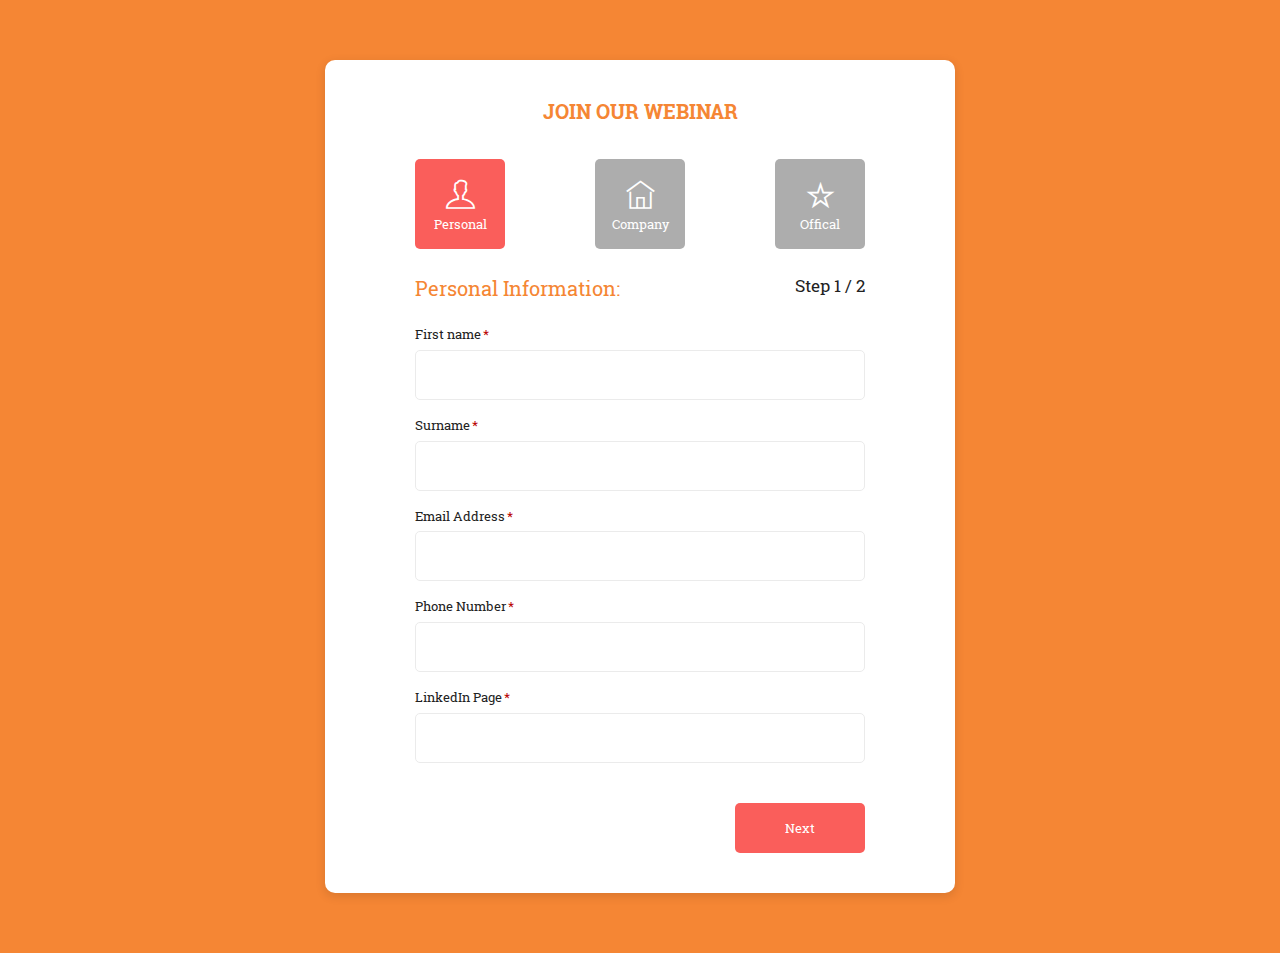
==== index.html @ 837955e0 "Merge pull request #1 from Drebakare/master" ====
<!DOCTYPE html>
<html lang="en">
<head>
    <meta charset="UTF-8">
    <meta name="viewport" content="width=device-width, initial-scale=1.0">
		<meta name="author" content="xownsolutions.com">
    <meta http-equiv="X-UA-Compatible" content="ie=edge">
    <title>Xown Digital Webinar</title>

    <!-- Font Icon -->
    <link rel="stylesheet" href="fonts/themify-icons/themify-icons.css?">

    <!-- Main css -->
    <link rel="stylesheet" href="css/style.css?">
</head>
<body style="background:  rgb(245, 134, 52)!important" >

    <div class="main">

        <div class="container">
            <h2 style="color:  rgb(245, 134, 52)!important;font-size: 20px !important;">Join Our Webinar</h2>
            <form method="POST" id="signup-form" class="signup-form">
                    <h3>
                        <span class="icon"><i class="ti-user"></i></span>
                        <span class="title_text">Personal</span>
                    </h3>
                    <fieldset>
                        <legend>
                            <span class="step-heading" style="color:  rgb(245, 134, 52)!important;font-size: 20px !important;">Personal Information: </span>
                            <span class="step-number">Step 1 / 2</span>
                        </legend>
                        <div class="form-group">
                            <label for="first_name" class="form-label required">First name</label>
                            <input type="text" name="first_name" id="first_name" />
                        </div>

                        <div class="form-group">
                            <label for="last_name" class="form-label required">Surname</label>
                            <input type="text" name="last_name" id="last_name" />
                        </div>

                        <div class="form-group">
                            <label for="email" class="form-label required">Email Address</label>
                            <input type="email" name="email" id="email" />
                        </div>

                        <div class="form-group">
                            <label for="phone" class="form-label required">Phone Number</label>
                            <input type="number" name="phone" id="phone" />
                        </div>

                        <div class="form-group">
                            <label for="user_name" class="form-label required">LinkedIn Page</label>
                            <input type="text" name="address" id="user_name" />
                        </div>

                    </fieldset>

                    <h3>
                        <span class="icon"><i class="ti-home"></i></span>
                        <span class="title_text">Company</span>
                    </h3>
                    <fieldset>
                        <legend>
                            <span class="step-heading">Company Informaltion: </span>
                            <span class="step-number">Step 2 / 3</span>
                        </legend>

                        <div class="form-group">
                            <label for="first_name" class="form-label required"> Company Name</label>
                            <input type="text" name="company_name" id="first_name" />
                        </div>

                        <div class="form-group">
                            <label for="phone" class="form-label required"> Number of Staffs </label>
                            <input type="number" name="no_of_staff" id="phone" />
                        </div>

                        <div class="form-group">
                            <label for="first_name" class="form-label required"> Enter Position</label>
                            <input type="text" name="position" id="first_name" />
                        </div>
                        <div class="form-group">
                            <label for="first_name" class="form-label required"> Company's Email</label>
                            <input type="text" name="company_name" id="first_name" />
                        </div>
                        <div class="form-group">
                            <label for="first_name" class="form-label required"> Company's LinkedIn</label>
                            <input type="text" name="company_linked_in" id="first_name" />
                        </div>
                    </fieldset>

                    <h3>
                        <span class="icon"><i class="ti-star"></i></span>
                        <span class="title_text">Offical</span>
                    </h3>
                    <fieldset>
                        <legend>
                            <span class="step-heading">Offical Informaltion: </span>
                            <span class="step-number">Step 3 / 3</span>
                        </legend>
                        <div class="form-group">
                            <label for="employee_id" class="form-label required">Employee ID</label>
                            <input type="text" name="employee_id" id="employee_id" />
                        </div>

                        <div class="form-group">
                            <label for="designation" class="form-label required">Designation</label>
                            <input type="text" name="designation" id="designation" />
                        </div>

                        <div class="form-group">
                            <label for="department" class="form-label required">Department</label>
                            <input type="text" name="department" id="department" />
                        </div>

                        <div class="form-group">
                            <label for="work_hours" class="form-label required">Working hours</label>
                            <input type="text" name="work_hours" id="work_hours" />
                        </div>
                    </fieldset>

                    <!--<h3>
                        <span class="icon"><i class="ti-credit-card"></i></span>
                        <span class="title_text">Payment</span>
                    </h3>
                    <fieldset>
                        <legend>
                            <span class="step-heading">Payment Informaltion: </span>
                            <span class="step-number">Step 4 / 4</span>
                        </legend>
                        <div class="form-group">
                            <label for="bank_name" class="form-label required">Bank Name</label>
                            <input type="text" name="bank_name" id="bank_name" />
                        </div>

                        <div class="form-group">
                            <label for="holder_name" class="form-label required">Holder Name</label>
                            <input type="text" name="holder_name" id="holder_name" />
                        </div>

                        <div class="form-row">
                            <div class="form-date">
                                <label for="expiry_date" class="form-label">Expiry Date</label>
                                <div class="form-date-group">
                                    <div class="form-date-item">
                                        <select id="expiry_date" name="expiry_date"></select>
                                        <span class="select-icon"><i class="ti-angle-down"></i></span>
                                    </div>
                                    <div class="form-date-item">
                                        <select id="expiry_month" name="expiry_month"></select>
                                        <span class="select-icon"><i class="ti-angle-down"></i></span>
                                    </div>
                                    <div class="form-date-item">
                                        <select id="expiry_year" name="expiry_year"></select>
                                        <span class="select-icon"><i class="ti-angle-down"></i></span>
                                    </div>
                                </div>
                            </div>
    
                            <div class="form-select">
                                <label for="payment_type" class="form-label">Payment type</label>
                                <div class="select-list">
                                    <select name="payment_type" id="payment_type">
                                        <option value="">Master Card</option>
                                        <option value="Master Card">Master Card</option>
                                        <option value="Visa Card">Visa Card</option>
                                    </select>
                                </div>
                            </div>
                        </div>

                        <div class="form-row">
                            <div class="form-group">
                                <label for="card_number" class="form-label required">Card Number</label>
                                <input type="number" name="card_number" id="card_number" />
                            </div>

                            <div class="form-group">
                                <label for="cvc" class="form-label required">CVC</label>
                                <input type="text" name="cvc" id="cvc" />
                            </div>
                        </div>
                    </fieldset>-->
            </form>
        </div>

    </div>
    <div class="footer">
        
    </div>

    <!-- JS -->
    <script src="vendor/jquery/jquery.min.js?"></script>
    <script src="vendor/jquery-validation/dist/jquery.validate.min.js?"></script>
    <script src="vendor/jquery-validation/dist/additional-methods.min.js?"></script>
    <script src="vendor/jquery-steps/jquery.steps.min.js?"></script>
    <script src="vendor/minimalist-picker/dobpicker.js?"></script>
    <script src="js/main.js?"></script>
</body>
</html>
---- fonts/themify-icons/themify-icons.css ----
@font-face {
	font-family: 'themify';
	src:url('fonts/themify.eot?-fvbane');
	src:url('fonts/themify.eot?#iefix-fvbane') format('embedded-opentype'),
		url('fonts/themify.woff?-fvbane') format('woff'),
		url('fonts/themify.ttf?-fvbane') format('truetype'),
		url('fonts/themify.svg?-fvbane#themify') format('svg');
	font-weight: normal;
	font-style: normal;
}

[class^="ti-"], [class*=" ti-"] {
	font-family: 'themify';
	speak: none;
	font-style: normal;
	font-weight: normal;
	font-variant: normal;
	text-transform: none;
	line-height: 1;

	/* Better Font Rendering =========== */
	-webkit-font-smoothing: antialiased;
	-moz-osx-font-smoothing: grayscale;
}

.ti-wand:before {
	content: "\e600";
}
.ti-volume:before {
	content: "\e601";
}
.ti-user:before {
	content: "\e602";
}
.ti-unlock:before {
	content: "\e603";
}
.ti-unlink:before {
	content: "\e604";
}
.ti-trash:before {
	content: "\e605";
}
.ti-thought:before {
	content: "\e606";
}
.ti-target:before {
	content: "\e607";
}
.ti-tag:before {
	content: "\e608";
}
.ti-tablet:before {
	content: "\e609";
}
.ti-star:before {
	content: "\e60a";
}
.ti-spray:before {
	content: "\e60b";
}
.ti-signal:before {
	content: "\e60c";
}
.ti-shopping-cart:before {
	content: "\e60d";
}
.ti-shopping-cart-full:before {
	content: "\e60e";
}
.ti-settings:before {
	content: "\e60f";
}
.ti-search:before {
	content: "\e610";
}
.ti-zoom-in:before {
	content: "\e611";
}
.ti-zoom-out:before {
	content: "\e612";
}
.ti-cut:before {
	content: "\e613";
}
.ti-ruler:before {
	content: "\e614";
}
.ti-ruler-pencil:before {
	content: "\e615";
}
.ti-ruler-alt:before {
	content: "\e616";
}
.ti-bookmark:before {
	content: "\e617";
}
.ti-bookmark-alt:before {
	content: "\e618";
}
.ti-reload:before {
	content: "\e619";
}
.ti-plus:before {
	content: "\e61a";
}
.ti-pin:before {
	content: "\e61b";
}
.ti-pencil:before {
	content: "\e61c";
}
.ti-pencil-alt:before {
	content: "\e61d";
}
.ti-paint-roller:before {
	content: "\e61e";
}
.ti-paint-bucket:before {
	content: "\e61f";
}
.ti-na:before {
	content: "\e620";
}
.ti-mobile:before {
	content: "\e621";
}
.ti-minus:before {
	content: "\e622";
}
.ti-medall:before {
	content: "\e623";
}
.ti-medall-alt:before {
	content: "\e624";
}
.ti-marker:before {
	content: "\e625";
}
.ti-marker-alt:before {
	content: "\e626";
}
.ti-arrow-up:before {
	content: "\e627";
}
.ti-arrow-right:before {
	content: "\e628";
}
.ti-arrow-left:before {
	content: "\e629";
}
.ti-arrow-down:before {
	content: "\e62a";
}
.ti-lock:before {
	content: "\e62b";
}
.ti-location-arrow:before {
	content: "\e62c";
}
.ti-link:before {
	content: "\e62d";
}
.ti-layout:before {
	content: "\e62e";
}
.ti-layers:before {
	content: "\e62f";
}
.ti-layers-alt:before {
	content: "\e630";
}
.ti-key:before {
	content: "\e631";
}
.ti-import:before {
	content: "\e632";
}
.ti-image:before {
	content: "\e633";
}
.ti-heart:before {
	content: "\e634";
}
.ti-heart-broken:before {
	content: "\e635";
}
.ti-hand-stop:before {
	content: "\e636";
}
.ti-hand-open:before {
	content: "\e637";
}
.ti-hand-drag:before {
	content: "\e638";
}
.ti-folder:before {
	content: "\e639";
}
.ti-flag:before {
	content: "\e63a";
}
.ti-flag-alt:before {
	content: "\e63b";
}
.ti-flag-alt-2:before {
	content: "\e63c";
}
.ti-eye:before {
	content: "\e63d";
}
.ti-export:before {
	content: "\e63e";
}
.ti-exchange-vertical:before {
	content: "\e63f";
}
.ti-desktop:before {
	content: "\e640";
}
.ti-cup:before {
	content: "\e641";
}
.ti-crown:before {
	content: "\e642";
}
.ti-comments:before {
	content: "\e643";
}
.ti-comment:before {
	content: "\e644";
}
.ti-comment-alt:before {
	content: "\e645";
}
.ti-close:before {
	content: "\e646";
}
.ti-clip:before {
	content: "\e647";
}
.ti-angle-up:before {
	content: "\e648";
}
.ti-angle-right:before {
	content: "\e649";
}
.ti-angle-left:before {
	content: "\e64a";
}
.ti-angle-down:before {
	content: "\e64b";
}
.ti-check:before {
	content: "\e64c";
}
.ti-check-box:before {
	content: "\e64d";
}
.ti-camera:before {
	content: "\e64e";
}
.ti-announcement:before {
	content: "\e64f";
}
.ti-brush:before {
	content: "\e650";
}
.ti-briefcase:before {
	content: "\e651";
}
.ti-bolt:before {
	content: "\e652";
}
.ti-bolt-alt:before {
	content: "\e653";
}
.ti-blackboard:before {
	content: "\e654";
}
.ti-bag:before {
	content: "\e655";
}
.ti-move:before {
	content: "\e656";
}
.ti-arrows-vertical:before {
	content: "\e657";
}
.ti-arrows-horizontal:before {
	content: "\e658";
}
.ti-fullscreen:before {
	content: "\e659";
}
.ti-arrow-top-right:before {
	content: "\e65a";
}
.ti-arrow-top-left:before {
	content: "\e65b";
}
.ti-arrow-circle-up:before {
	content: "\e65c";
}
.ti-arrow-circle-right:before {
	content: "\e65d";
}
.ti-arrow-circle-left:before {
	content: "\e65e";
}
.ti-arrow-circle-down:before {
	content: "\e65f";
}
.ti-angle-double-up:before {
	content: "\e660";
}
.ti-angle-double-right:before {
	content: "\e661";
}
.ti-angle-double-left:before {
	content: "\e662";
}
.ti-angle-double-down:before {
	content: "\e663";
}
.ti-zip:before {
	content: "\e664";
}
.ti-world:before {
	content: "\e665";
}
.ti-wheelchair:before {
	content: "\e666";
}
.ti-view-list:before {
	content: "\e667";
}
.ti-view-list-alt:before {
	content: "\e668";
}
.ti-view-grid:before {
	content: "\e669";
}
.ti-uppercase:before {
	content: "\e66a";
}
.ti-upload:before {
	content: "\e66b";
}
.ti-underline:before {
	content: "\e66c";
}
.ti-truck:before {
	content: "\e66d";
}
.ti-timer:before {
	content: "\e66e";
}
.ti-ticket:before {
	content: "\e66f";
}
.ti-thumb-up:before {
	content: "\e670";
}
.ti-thumb-down:before {
	content: "\e671";
}
.ti-text:before {
	content: "\e672";
}
.ti-stats-up:before {
	content: "\e673";
}
.ti-stats-down:before {
	content: "\e674";
}
.ti-split-v:before {
	content: "\e675";
}
.ti-split-h:before {
	content: "\e676";
}
.ti-smallcap:before {
	content: "\e677";
}
.ti-shine:before {
	content: "\e678";
}
.ti-shift-right:before {
	content: "\e679";
}
.ti-shift-left:before {
	content: "\e67a";
}
.ti-shield:before {
	content: "\e67b";
}
.ti-notepad:before {
	content: "\e67c";
}
.ti-server:before {
	content: "\e67d";
}
.ti-quote-right:before {
	content: "\e67e";
}
.ti-quote-left:before {
	content: "\e67f";
}
.ti-pulse:before {
	content: "\e680";
}
.ti-printer:before {
	content: "\e681";
}
.ti-power-off:before {
	content: "\e682";
}
.ti-plug:before {
	content: "\e683";
}
.ti-pie-chart:before {
	content: "\e684";
}
.ti-paragraph:before {
	content: "\e685";
}
.ti-panel:before {
	content: "\e686";
}
.ti-package:before {
	content: "\e687";
}
.ti-music:before {
	content: "\e688";
}
.ti-music-alt:before {
	content: "\e689";
}
.ti-mouse:before {
	content: "\e68a";
}
.ti-mouse-alt:before {
	content: "\e68b";
}
.ti-money:before {
	content: "\e68c";
}
.ti-microphone:before {
	content: "\e68d";
}
.ti-menu:before {
	content: "\e68e";
}
.ti-menu-alt:before {
	content: "\e68f";
}
.ti-map:before {
	content: "\e690";
}
.ti-map-alt:before {
	content: "\e691";
}
.ti-loop:before {
	content: "\e692";
}
.ti-location-pin:before {
	content: "\e693";
}
.ti-list:before {
	content: "\e694";
}
.ti-light-bulb:before {
	content: "\e695";
}
.ti-Italic:before {
	content: "\e696";
}
.ti-info:before {
	content: "\e697";
}
.ti-infinite:before {
	content: "\e698";
}
.ti-id-badge:before {
	content: "\e699";
}
.ti-hummer:before {
	content: "\e69a";
}
.ti-home:before {
	content: "\e69b";
}
.ti-help:before {
	content: "\e69c";
}
.ti-headphone:before {
	content: "\e69d";
}
.ti-harddrives:before {
	content: "\e69e";
}
.ti-harddrive:before {
	content: "\e69f";
}
.ti-gift:before {
	content: "\e6a0";
}
.ti-game:before {
	content: "\e6a1";
}
.ti-filter:before {
	content: "\e6a2";
}
.ti-files:before {
	content: "\e6a3";
}
.ti-file:before {
	content: "\e6a4";
}
.ti-eraser:before {
	content: "\e6a5";
}
.ti-envelope:before {
	content: "\e6a6";
}
.ti-download:before {
	content: "\e6a7";
}
.ti-direction:before {
	content: "\e6a8";
}
.ti-direction-alt:before {
	content: "\e6a9";
}
.ti-dashboard:before {
	content: "\e6aa";
}
.ti-control-stop:before {
	content: "\e6ab";
}
.ti-control-shuffle:before {
	content: "\e6ac";
}
.ti-control-play:before {
	content: "\e6ad";
}
.ti-control-pause:before {
	content: "\e6ae";
}
.ti-control-forward:before {
	content: "\e6af";
}
.ti-control-backward:before {
	content: "\e6b0";
}
.ti-cloud:before {
	content: "\e6b1";
}
.ti-cloud-up:before {
	content: "\e6b2";
}
.ti-cloud-down:before {
	content: "\e6b3";
}
.ti-clipboard:before {
	content: "\e6b4";
}
.ti-car:before {
	content: "\e6b5";
}
.ti-calendar:before {
	content: "\e6b6";
}
.ti-book:before {
	content: "\e6b7";
}
.ti-bell:before {
	content: "\e6b8";
}
.ti-basketball:before {
	content: "\e6b9";
}
.ti-bar-chart:before {
	content: "\e6ba";
}
.ti-bar-chart-alt:before {
	content: "\e6bb";
}
.ti-back-right:before {
	content: "\e6bc";
}
.ti-back-left:before {
	content: "\e6bd";
}
.ti-arrows-corner:before {
	content: "\e6be";
}
.ti-archive:before {
	content: "\e6bf";
}
.ti-anchor:before {
	content: "\e6c0";
}
.ti-align-right:before {
	content: "\e6c1";
}
.ti-align-left:before {
	content: "\e6c2";
}
.ti-align-justify:before {
	content: "\e6c3";
}
.ti-align-center:before {
	content: "\e6c4";
}
.ti-alert:before {
	content: "\e6c5";
}
.ti-alarm-clock:before {
	content: "\e6c6";
}
.ti-agenda:before {
	content: "\e6c7";
}
.ti-write:before {
	content: "\e6c8";
}
.ti-window:before {
	content: "\e6c9";
}
.ti-widgetized:before {
	content: "\e6ca";
}
.ti-widget:before {
	content: "\e6cb";
}
.ti-widget-alt:before {
	content: "\e6cc";
}
.ti-wallet:before {
	content: "\e6cd";
}
.ti-video-clapper:before {
	content: "\e6ce";
}
.ti-video-camera:before {
	content: "\e6cf";
}
.ti-vector:before {
	content: "\e6d0";
}
.ti-themify-logo:before {
	content: "\e6d1";
}
.ti-themify-favicon:before {
	content: "\e6d2";
}
.ti-themify-favicon-alt:before {
	content: "\e6d3";
}
.ti-support:before {
	content: "\e6d4";
}
.ti-stamp:before {
	content: "\e6d5";
}
.ti-split-v-alt:before {
	content: "\e6d6";
}
.ti-slice:before {
	content: "\e6d7";
}
.ti-shortcode:before {
	content: "\e6d8";
}
.ti-shift-right-alt:before {
	content: "\e6d9";
}
.ti-shift-left-alt:before {
	content: "\e6da";
}
.ti-ruler-alt-2:before {
	content: "\e6db";
}
.ti-receipt:before {
	content: "\e6dc";
}
.ti-pin2:before {
	content: "\e6dd";
}
.ti-pin-alt:before {
	content: "\e6de";
}
.ti-pencil-alt2:before {
	content: "\e6df";
}
.ti-palette:before {
	content: "\e6e0";
}
.ti-more:before {
	content: "\e6e1";
}
.ti-more-alt:before {
	content: "\e6e2";
}
.ti-microphone-alt:before {
	content: "\e6e3";
}
.ti-magnet:before {
	content: "\e6e4";
}
.ti-line-double:before {
	content: "\e6e5";
}
.ti-line-dotted:before {
	content: "\e6e6";
}
.ti-line-dashed:before {
	content: "\e6e7";
}
.ti-layout-width-full:before {
	content: "\e6e8";
}
.ti-layout-width-default:before {
	content: "\e6e9";
}
.ti-layout-width-default-alt:before {
	content: "\e6ea";
}
.ti-layout-tab:before {
	content: "\e6eb";
}
.ti-layout-tab-window:before {
	content: "\e6ec";
}
.ti-layout-tab-v:before {
	content: "\e6ed";
}
.ti-layout-tab-min:before {
	content: "\e6ee";
}
.ti-layout-slider:before {
	content: "\e6ef";
}
.ti-layout-slider-alt:before {
	content: "\e6f0";
}
.ti-layout-sidebar-right:before {
	content: "\e6f1";
}
.ti-layout-sidebar-none:before {
	content: "\e6f2";
}
.ti-layout-sidebar-left:before {
	content: "\e6f3";
}
.ti-layout-placeholder:before {
	content: "\e6f4";
}
.ti-layout-menu:before {
	content: "\e6f5";
}
.ti-layout-menu-v:before {
	content: "\e6f6";
}
.ti-layout-menu-separated:before {
	content: "\e6f7";
}
.ti-layout-menu-full:before {
	content: "\e6f8";
}
.ti-layout-media-right-alt:before {
	content: "\e6f9";
}
.ti-layout-media-right:before {
	content: "\e6fa";
}
.ti-layout-media-overlay:before {
	content: "\e6fb";
}
.ti-layout-media-overlay-alt:before {
	content: "\e6fc";
}
.ti-layout-media-overlay-alt-2:before {
	content: "\e6fd";
}
.ti-layout-media-left-alt:before {
	content: "\e6fe";
}
.ti-layout-media-left:before {
	content: "\e6ff";
}
.ti-layout-media-center-alt:before {
	content: "\e700";
}
.ti-layout-media-center:before {
	content: "\e701";
}
.ti-layout-list-thumb:before {
	content: "\e702";
}
.ti-layout-list-thumb-alt:before {
	content: "\e703";
}
.ti-layout-list-post:before {
	content: "\e704";
}
.ti-layout-list-large-image:before {
	content: "\e705";
}
.ti-layout-line-solid:before {
	content: "\e706";
}
.ti-layout-grid4:before {
	content: "\e707";
}
.ti-layout-grid3:before {
	content: "\e708";
}
.ti-layout-grid2:before {
	content: "\e709";
}
.ti-layout-grid2-thumb:before {
	content: "\e70a";
}
.ti-layout-cta-right:before {
	content: "\e70b";
}
.ti-layout-cta-left:before {
	content: "\e70c";
}
.ti-layout-cta-center:before {
	content: "\e70d";
}
.ti-layout-cta-btn-right:before {
	content: "\e70e";
}
.ti-layout-cta-btn-left:before {
	content: "\e70f";
}
.ti-layout-column4:before {
	content: "\e710";
}
.ti-layout-column3:before {
	content: "\e711";
}
.ti-layout-column2:before {
	content: "\e712";
}
.ti-layout-accordion-separated:before {
	content: "\e713";
}
.ti-layout-accordion-merged:before {
	content: "\e714";
}
.ti-layout-accordion-list:before {
	content: "\e715";
}
.ti-ink-pen:before {
	content: "\e716";
}
.ti-info-alt:before {
	content: "\e717";
}
.ti-help-alt:before {
	content: "\e718";
}
.ti-headphone-alt:before {
	content: "\e719";
}
.ti-hand-point-up:before {
	content: "\e71a";
}
.ti-hand-point-right:before {
	content: "\e71b";
}
.ti-hand-point-left:before {
	content: "\e71c";
}
.ti-hand-point-down:before {
	content: "\e71d";
}
.ti-gallery:before {
	content: "\e71e";
}
.ti-face-smile:before {
	content: "\e71f";
}
.ti-face-sad:before {
	content: "\e720";
}
.ti-credit-card:before {
	content: "\e721";
}
.ti-control-skip-forward:before {
	content: "\e722";
}
.ti-control-skip-backward:before {
	content: "\e723";
}
.ti-control-record:before {
	content: "\e724";
}
.ti-control-eject:before {
	content: "\e725";
}
.ti-comments-smiley:before {
	content: "\e726";
}
.ti-brush-alt:before {
	content: "\e727";
}
.ti-youtube:before {
	content: "\e728";
}
.ti-vimeo:before {
	content: "\e729";
}
.ti-twitter:before {
	content: "\e72a";
}
.ti-time:before {
	content: "\e72b";
}
.ti-tumblr:before {
	content: "\e72c";
}
.ti-skype:before {
	content: "\e72d";
}
.ti-share:before {
	content: "\e72e";
}
.ti-share-alt:before {
	content: "\e72f";
}
.ti-rocket:before {
	content: "\e730";
}
.ti-pinterest:before {
	content: "\e731";
}
.ti-new-window:before {
	content: "\e732";
}
.ti-microsoft:before {
	content: "\e733";
}
.ti-list-ol:before {
	content: "\e734";
}
.ti-linkedin:before {
	content: "\e735";
}
.ti-layout-sidebar-2:before {
	content: "\e736";
}
.ti-layout-grid4-alt:before {
	content: "\e737";
}
.ti-layout-grid3-alt:before {
	content: "\e738";
}
.ti-layout-grid2-alt:before {
	content: "\e739";
}
.ti-layout-column4-alt:before {
	content: "\e73a";
}
.ti-layout-column3-alt:before {
	content: "\e73b";
}
.ti-layout-column2-alt:before {
	content: "\e73c";
}
.ti-instagram:before {
	content: "\e73d";
}
.ti-google:before {
	content: "\e73e";
}
.ti-github:before {
	content: "\e73f";
}
.ti-flickr:before {
	content: "\e740";
}
.ti-facebook:before {
	content: "\e741";
}
.ti-dropbox:before {
	content: "\e742";
}
.ti-dribbble:before {
	content: "\e743";
}
.ti-apple:before {
	content: "\e744";
}
.ti-android:before {
	content: "\e745";
}
.ti-save:before {
	content: "\e746";
}
.ti-save-alt:before {
	content: "\e747";
}
.ti-yahoo:before {
	content: "\e748";
}
.ti-wordpress:before {
	content: "\e749";
}
.ti-vimeo-alt:before {
	content: "\e74a";
}
.ti-twitter-alt:before {
	content: "\e74b";
}
.ti-tumblr-alt:before {
	content: "\e74c";
}
.ti-trello:before {
	content: "\e74d";
}
.ti-stack-overflow:before {
	content: "\e74e";
}
.ti-soundcloud:before {
	content: "\e74f";
}
.ti-sharethis:before {
	content: "\e750";
}
.ti-sharethis-alt:before {
	content: "\e751";
}
.ti-reddit:before {
	content: "\e752";
}
.ti-pinterest-alt:before {
	content: "\e753";
}
.ti-microsoft-alt:before {
	content: "\e754";
}
.ti-linux:before {
	content: "\e755";
}
.ti-jsfiddle:before {
	content: "\e756";
}
.ti-joomla:before {
	content: "\e757";
}
.ti-html5:before {
	content: "\e758";
}
.ti-flickr-alt:before {
	content: "\e759";
}
.ti-email:before {
	content: "\e75a";
}
.ti-drupal:before {
	content: "\e75b";
}
.ti-dropbox-alt:before {
	content: "\e75c";
}
.ti-css3:before {
	content: "\e75d";
}
.ti-rss:before {
	content: "\e75e";
}
.ti-rss-alt:before {
	content: "\e75f";
}
---- css/style.css ----
/* @extend display-flex; */
display-flex, .form-row, ul, .title, .actions ul li a, .form-date-item .select-icon, .form-date-item .select-icon i, .form-date-group {
  display: flex;
  display: -webkit-flex; }

/* @extend list-type-ulli; */
list-type-ulli, ul {
  list-style-type: none;
  margin: 0;
  padding: 0; }

/* roboto-slab-300 - latin */
@font-face {
  font-family: 'Roboto Slab';
  font-style: normal;
  font-weight: 300;
  src: url("../fonts/roboto-slab/roboto-slab-v7-latin-300.eot");
  /* IE9 Compat Modes */
  src: local("Roboto Slab Light"), local("RobotoSlab-Light"), url("../fonts/roboto-slab/roboto-slab-v7-latin-300.eot?#iefix") format("embedded-opentype"), url("../fonts/roboto-slab/roboto-slab-v7-latin-300.woff2") format("woff2"), url("../fonts/roboto-slab/roboto-slab-v7-latin-300.woff") format("woff"), url("../fonts/roboto-slab/roboto-slab-v7-latin-300.ttf") format("truetype"), url("../fonts/roboto-slab/roboto-slab-v7-latin-300.svg#RobotoSlab") format("svg");
  /* Legacy iOS */ }
/* roboto-slab-regular - latin */
@font-face {
  font-family: 'Roboto Slab';
  font-style: normal;
  font-weight: 400;
  src: url("../fonts/roboto-slab/roboto-slab-v7-latin-regular.eot");
  /* IE9 Compat Modes */
  src: local("Roboto Slab Regular"), local("RobotoSlab-Regular"), url("../fonts/roboto-slab/roboto-slab-v7-latin-regular.eot?#iefix") format("embedded-opentype"), url("../fonts/roboto-slab/roboto-slab-v7-latin-regular.woff2") format("woff2"), url("../fonts/roboto-slab/roboto-slab-v7-latin-regular.woff") format("woff"), url("../fonts/roboto-slab/roboto-slab-v7-latin-regular.ttf") format("truetype"), url("../fonts/roboto-slab/roboto-slab-v7-latin-regular.svg#RobotoSlab") format("svg");
  /* Legacy iOS */ }
/* roboto-slab-700 - latin */
@font-face {
  font-family: 'Roboto Slab';
  font-style: normal;
  font-weight: 700;
  src: url("../fonts/roboto-slab/roboto-slab-v7-latin-700.eot");
  /* IE9 Compat Modes */
  src: local("Roboto Slab Bold"), local("RobotoSlab-Bold"), url("../fonts/roboto-slab/roboto-slab-v7-latin-700.eot?#iefix") format("embedded-opentype"), url("../fonts/roboto-slab/roboto-slab-v7-latin-700.woff2") format("woff2"), url("../fonts/roboto-slab/roboto-slab-v7-latin-700.woff") format("woff"), url("../fonts/roboto-slab/roboto-slab-v7-latin-700.ttf") format("truetype"), url("../fonts/roboto-slab/roboto-slab-v7-latin-700.svg#RobotoSlab") format("svg");
  /* Legacy iOS */ }
a:focus, a:active {
  text-decoration: none;
  outline: none;
  transition: all 300ms ease 0s;
  -moz-transition: all 300ms ease 0s;
  -webkit-transition: all 300ms ease 0s;
  -o-transition: all 300ms ease 0s;
  -ms-transition: all 300ms ease 0s; }

input, select, textarea {
  outline: none;
  appearance: unset !important;
  -moz-appearance: unset !important;
  -webkit-appearance: unset !important;
  -o-appearance: unset !important;
  -ms-appearance: unset !important; }

input::-webkit-outer-spin-button, input::-webkit-inner-spin-button {
  appearance: none !important;
  -moz-appearance: none !important;
  -webkit-appearance: none !important;
  -o-appearance: none !important;
  -ms-appearance: none !important;
  margin: 0; }

input:focus, select:focus, textarea:focus {
  outline: none;
  box-shadow: none !important;
  -moz-box-shadow: none !important;
  -webkit-box-shadow: none !important;
  -o-box-shadow: none !important;
  -ms-box-shadow: none !important; }

input[type=checkbox] {
  appearance: checkbox !important;
  -moz-appearance: checkbox !important;
  -webkit-appearance: checkbox !important;
  -o-appearance: checkbox !important;
  -ms-appearance: checkbox !important; }

input[type=radio] {
  appearance: radio !important;
  -moz-appearance: radio !important;
  -webkit-appearance: radio !important;
  -o-appearance: radio !important;
  -ms-appearance: radio !important; }

.clear {
  clear: both; }

h2 {
  font-size: 20px;
  color: #222;
  font-weight: bold;
  text-transform: uppercase;
  text-align: center;
  margin: 0px;
  padding-top: 35px; }

body {
  font-size: 13px;
  line-height: 1.6;
  color: #222;
  font-weight: 400;
  font-family: 'Roboto Slab';
  margin: 0px;
  background: #fa6d6a; }

.main {
  padding: 60px 0; }

.container {
  width: 630px;
  position: relative;
  margin: 0 auto;
  background: #fff;
  box-shadow: 0px 3px 9.5px 0.5px rgba(0, 0, 0, 0.1);
  -moz-box-shadow: 0px 3px 9.5px 0.5px rgba(0, 0, 0, 0.1);
  -webkit-box-shadow: 0px 3px 9.5px 0.5px rgba(0, 0, 0, 0.1);
  -o-box-shadow: 0px 3px 9.5px 0.5px rgba(0, 0, 0, 0.1);
  -ms-box-shadow: 0px 3px 9.5px 0.5px rgba(0, 0, 0, 0.1);
  border-radius: 10px;
  -moz-border-radius: 10px;
  -webkit-border-radius: 10px;
  -o-border-radius: 10px;
  -ms-border-radius: 10px; }

.signup-form {
  padding: 32px 90px 40px 90px; }

input, select {
  box-sizing: border-box;
  display: block;
  width: 100%;
  border: 1px solid #ebebeb;
  border-radius: 5px;
  -moz-border-radius: 5px;
  -webkit-border-radius: 5px;
  -o-border-radius: 5px;
  -ms-border-radius: 5px;
  font-family: 'Roboto Slab';
  font-size: 13px;
  padding: 15px 20px; }

input:focus {
  border: 1px solid #666; }

input.valid {
  border: 1px solid #666; }

.form-group, .form-select, .form-date {
  margin-bottom: 15px;
  position: relative; }

.form-row {
  justify-content: space-between;
  -moz-justify-content: space-between;
  -webkit-justify-content: space-between;
  -o-justify-content: space-between;
  -ms-justify-content: space-between; }
  .form-row .form-select {
    width: 160px; }
  .form-row .form-date {
    width: 266px; }

label {
  display: block;
  width: 100%;
  font-size: 13px;
  font-weight: 400;
  margin-bottom: 5px; }

label.required {
  position: relative; }
  label.required:after {
    content: '*';
    margin-left: 2px;
    color: #b90000; }

.steps {
  margin-bottom: 23px; }
  .steps ul {
    justify-content: space-between;
    -moz-justify-content: space-between;
    -webkit-justify-content: space-between;
    -o-justify-content: space-between;
    -ms-justify-content: space-between; }

a {
  text-decoration: none; }

.icon {
  font-size: 29px; }

.title {
  background: #adadad;
  border-radius: 5px;
  -moz-border-radius: 5px;
  -webkit-border-radius: 5px;
  -o-border-radius: 5px;
  -ms-border-radius: 5px;
  justify-content: center;
  -moz-justify-content: center;
  -webkit-justify-content: center;
  -o-justify-content: center;
  -ms-justify-content: center;
  align-items: center;
  -moz-align-items: center;
  -webkit-align-items: center;
  -o-align-items: center;
  -ms-align-items: center;
  flex-direction: column;
  -moz-flex-direction: column;
  -webkit-flex-direction: column;
  -o-flex-direction: column;
  -ms-flex-direction: column;
  width: 90px;
  height: 90px;
  color: #fff; }

.title_text {
  margin-top: -5px; }

.current .title {
  background: #fa5e5b; }

.content h3 {
  display: none; }

fieldset {
  border: none;
  margin: 0px;
  padding: 0px; }

.actions {
  margin-top: 25px; }
  .actions .disabled {
    display: none; }
  .actions ul {
    justify-content: flex-end;
    -moz-justify-content: flex-end;
    -webkit-justify-content: flex-end;
    -o-justify-content: flex-end;
    -ms-justify-content: flex-end; }
    .actions ul li {
      margin-left: 10px; }
      .actions ul li:first-child a {
        background: #adadad; }
      .actions ul li a {
        background: #fa5e5b;
        width: 130px;
        height: 50px;
        color: #fff;
        border-radius: 5px;
        -moz-border-radius: 5px;
        -webkit-border-radius: 5px;
        -o-border-radius: 5px;
        -ms-border-radius: 5px;
        justify-content: center;
        -moz-justify-content: center;
        -webkit-justify-content: center;
        -o-justify-content: center;
        -ms-justify-content: center;
        align-items: center;
        -moz-align-items: center;
        -webkit-align-items: center;
        -o-align-items: center;
        -ms-align-items: center; }
        .actions ul li a:hover {
          background-color: #f82d2a; }

label.error {
  display: block;
  position: absolute;
  top: 0px;
  right: 0; }
  label.error:after {
    font-family: 'themify';
    position: absolute;
    content: '\e717';
    right: 20px;
    top: 40px;
    font-size: 13px;
    color: #ff1212; }

input.error {
  border: 1px solid #ff1212; }

ul.list-item {
  z-index: 9;
  border: 1px solid #ebebeb;
  border-radius: 5px;
  -moz-border-radius: 5px;
  -webkit-border-radius: 5px;
  -o-border-radius: 5px;
  -ms-border-radius: 5px;
  display: block; }

ul.list-item li {
  padding: 13px 20px;
  z-index: 2;
  color: #222;
  font-size: 13px; }

ul.list-item li:not(.init) {
  display: none;
  background: #fff;
  color: #222;
  padding: 5px 20px; }

ul.list-item li:not(.init):hover, ul.list-item li.selected:not(.init) {
  background: #fa5e5b;
  color: #fff; }

li.init {
  cursor: pointer;
  position: relative; }
  li.init:after {
    position: absolute;
    right: 20px;
    top: 50%;
    transform: translateY(-50%);
    -moz-transform: translateY(-50%);
    -webkit-transform: translateY(-50%);
    -o-transform: translateY(-50%);
    -ms-transform: translateY(-50%);
    font-size: 10px;
    color: #222;
    font-family: 'themify';
    content: '\e64b'; }

legend {
  width: 100%;
  margin: 0px;
  padding: 0px;
  font-size: 17px;
  margin-bottom: 20px; }
  legend span {
    display: inline-block; }

.step-heading {
  color: #fa5e5b;
  float: left; }

.step-number {
  float: right; }

.form-date-item {
  position: relative;
  overflow: hidden; }
  .form-date-item:after {
    position: absolute;
    content: '';
    width: 1px;
    height: 30px;
    background: #ebebeb;
    right: 0;
    top: 50%;
    transform: translateY(-50%);
    -moz-transform: translateY(-50%);
    -webkit-transform: translateY(-50%);
    -o-transform: translateY(-50%);
    -ms-transform: translateY(-50%); }
  .form-date-item:last-child:after {
    width: 0px; }
  .form-date-item .select-icon {
    z-index: 0;
    position: absolute;
    top: 0;
    right: 0;
    bottom: 0;
    justify-content: center;
    -moz-justify-content: center;
    -webkit-justify-content: center;
    -o-justify-content: center;
    -ms-justify-content: center;
    align-items: center;
    -moz-align-items: center;
    -webkit-align-items: center;
    -o-align-items: center;
    -ms-align-items: center; }
    .form-date-item .select-icon i {
      justify-content: center;
      -moz-justify-content: center;
      -webkit-justify-content: center;
      -o-justify-content: center;
      -ms-justify-content: center;
      align-items: center;
      -moz-align-items: center;
      -webkit-align-items: center;
      -o-align-items: center;
      -ms-align-items: center;
      width: 30px;
      height: 20px;
      font-size: 10px;
      color: #222; }

.ui-datepicker-trigger {
  position: absolute;
  right: 10px;
  top: 20px;
  color: #222;
  font-size: 10px;
  background: transparent;
  border: none;
  outline: none;
  cursor: pointer; }

.form-date-group {
  justify-content: space-between;
  -moz-justify-content: space-between;
  -webkit-justify-content: space-between;
  -o-justify-content: space-between;
  -ms-justify-content: space-between;
  border: 1px solid #ebebeb;
  border-radius: 5px;
  -moz-border-radius: 5px;
  -webkit-border-radius: 5px;
  -o-border-radius: 5px;
  -ms-border-radius: 5px; }
  .form-date-group select {
    border: none;
    width: 90px;
    box-sizing: border-box;
    appearance: none !important;
    -moz-appearance: none !important;
    -webkit-appearance: none !important;
    -o-appearance: none !important;
    -ms-appearance: none !important;
    position: relative;
    background: 0 0;
    z-index: 10;
    cursor: pointer; }

.select-list {
  position: relative;
  display: inline-block;
  width: 100%;
  margin-bottom: 47px; }

.list-item {
  position: absolute;
  width: 100%;
  z-index: 99; }

@media screen and (max-width: 768px) {
  .container {
    width: calc(100% - 40px);
    max-width: 100%; }

  .steps ul, .form-row {
    flex-direction: column;
    -moz-flex-direction: column;
    -webkit-flex-direction: column;
    -o-flex-direction: column;
    -ms-flex-direction: column; }

  .title {
    width: 150px;
    margin-bottom: 20px;
    margin-left: auto;
    margin-right: auto; }

  .form-row .form-date, .form-row .form-select {
    width: 100%; } }
@media screen and (max-width: 480px) {
  .signup-form {
    padding-left: 30px;
    padding-right: 30px; } }

/*# sourceMappingURL=style.css.map */
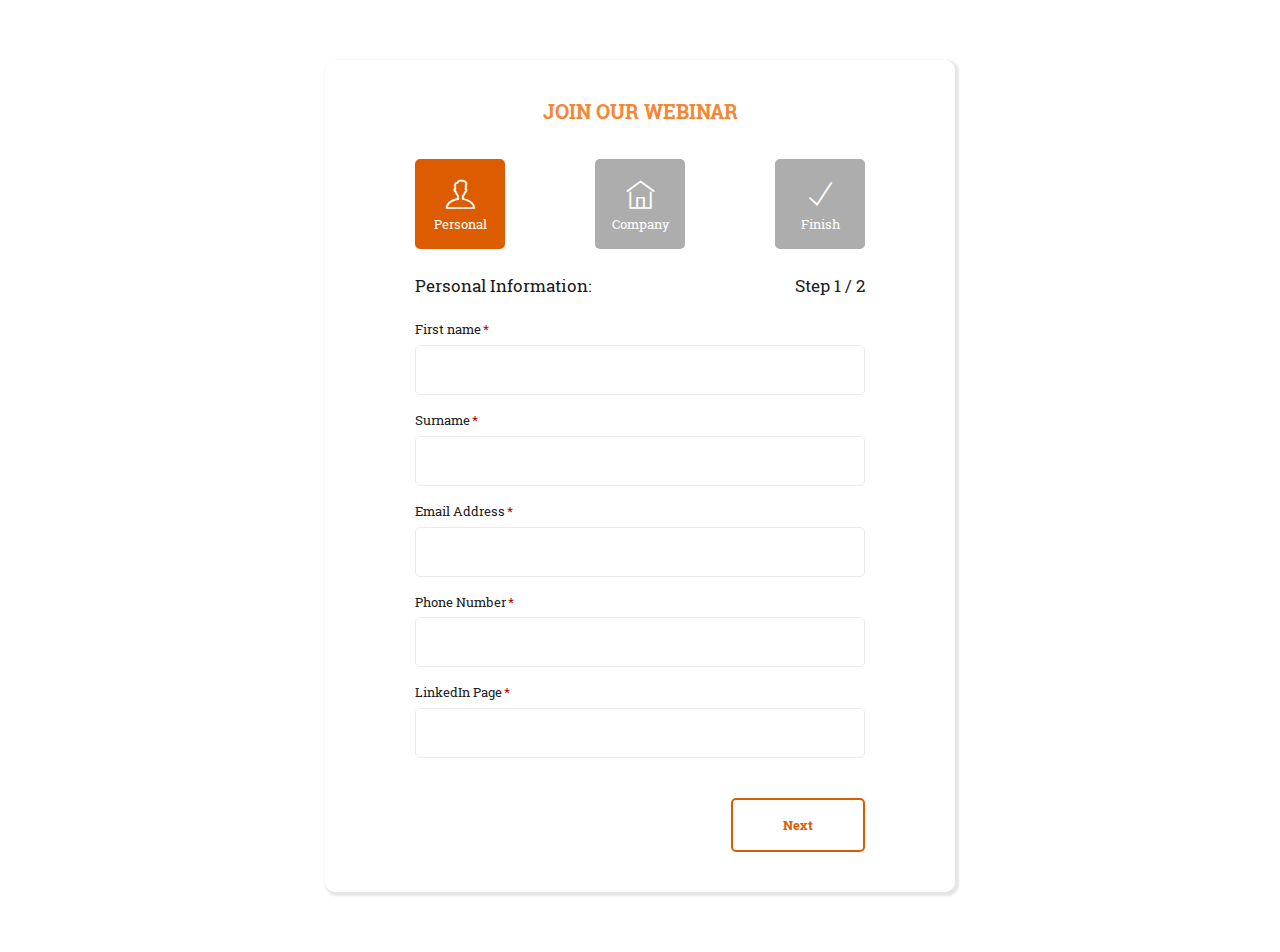
==== commit 68061bbe: "remove background" ====
--- a/index.html
+++ b/index.html
@@ -1,194 +1,135 @@
 <!DOCTYPE html>
 <html lang="en">
-<head>
-    <meta charset="UTF-8">
-    <meta name="viewport" content="width=device-width, initial-scale=1.0">
-		<meta name="author" content="xownsolutions.com">
-    <meta http-equiv="X-UA-Compatible" content="ie=edge">
+  <head>
+    <meta charset="UTF-8" />
+    <meta name="viewport" content="width=device-width, initial-scale=1.0" />
+    <meta name="author" content="xownsolutions.com" />
+    <meta http-equiv="X-UA-Compatible" content="ie=edge" />
     <title>Xown Digital Webinar</title>
 
     <!-- Font Icon -->
-    <link rel="stylesheet" href="fonts/themify-icons/themify-icons.css?">
+    <link rel="stylesheet" href="fonts/themify-icons/themify-icons.css?" />
 
     <!-- Main css -->
-    <link rel="stylesheet" href="css/style.css?">
-</head>
-<body style="background:  rgb(245, 134, 52)!important" >
+    <link rel="stylesheet" href="css/style.css?" />
+  </head>
+  <body>
+    <div class="main">
+      <div class="container">
+        <h2
+          style="
+            color: rgb(245, 134, 52) !important;
+            font-size: 20px !important;
+          "
+        >
+          Join Our Webinar
+        </h2>
+        <form method="POST" id="signup-form" class="signup-form">
+          <h3>
+            <span class="icon"><i class="ti-user"></i></span>
+            <span class="title_text">Personal</span>
+          </h3>
+          <fieldset>
+            <legend>
+              <span class="step-heading">Personal Information: </span>
+              <span class="step-number">Step 1 / 2</span>
+            </legend>
+            <div class="form-group">
+              <label for="first_name" class="form-label required"
+                >First name</label
+              >
+              <input type="text" name="first_name" id="first_name" />
+            </div>
 
-    <div class="main">
+            <div class="form-group">
+              <label for="last_name" class="form-label required">Surname</label>
+              <input type="text" name="last_name" id="last_name" />
+            </div>
 
-        <div class="container">
-            <h2 style="color:  rgb(245, 134, 52)!important;font-size: 20px !important;">Join Our Webinar</h2>
-            <form method="POST" id="signup-form" class="signup-form">
-                    <h3>
-                        <span class="icon"><i class="ti-user"></i></span>
-                        <span class="title_text">Personal</span>
-                    </h3>
-                    <fieldset>
-                        <legend>
-                            <span class="step-heading" style="color:  rgb(245, 134, 52)!important;font-size: 20px !important;">Personal Information: </span>
-                            <span class="step-number">Step 1 / 2</span>
-                        </legend>
-                        <div class="form-group">
-                            <label for="first_name" class="form-label required">First name</label>
-                            <input type="text" name="first_name" id="first_name" />
-                        </div>
+            <div class="form-group">
+              <label for="email" class="form-label required"
+                >Email Address</label
+              >
+              <input type="email" name="email" id="email" />
+            </div>
 
-                        <div class="form-group">
-                            <label for="last_name" class="form-label required">Surname</label>
-                            <input type="text" name="last_name" id="last_name" />
-                        </div>
+            <div class="form-group">
+              <label for="phone" class="form-label required"
+                >Phone Number</label
+              >
+              <input type="number" name="phone" id="phone" />
+            </div>
 
-                        <div class="form-group">
-                            <label for="email" class="form-label required">Email Address</label>
-                            <input type="email" name="email" id="email" />
-                        </div>
+            <div class="form-group">
+              <label for="user_name" class="form-label required"
+                >LinkedIn Page</label
+              >
+              <input type="text" name="address" id="user_name" />
+            </div>
+          </fieldset>
 
-                        <div class="form-group">
-                            <label for="phone" class="form-label required">Phone Number</label>
-                            <input type="number" name="phone" id="phone" />
-                        </div>
+          <h3>
+            <span class="icon"><i class="ti-home"></i></span>
+            <span class="title_text">Company</span>
+          </h3>
+          <fieldset>
+            <legend>
+              <span class="step-heading">Company Information: </span>
+              <span class="step-number">Step 2 / 2</span>
+            </legend>
 
-                        <div class="form-group">
-                            <label for="user_name" class="form-label required">LinkedIn Page</label>
-                            <input type="text" name="address" id="user_name" />
-                        </div>
+            <div class="form-group">
+              <label for="first_name" class="form-label required">
+                Company Name</label
+              >
+              <input type="text" name="company_name" id="first_name" />
+            </div>
 
-                    </fieldset>
+            <div class="form-group">
+              <label for="phone" class="form-label required">
+                Number of Staffs
+              </label>
+              <input type="number" name="no_of_staff" id="phone" />
+            </div>
 
-                    <h3>
-                        <span class="icon"><i class="ti-home"></i></span>
-                        <span class="title_text">Company</span>
-                    </h3>
-                    <fieldset>
-                        <legend>
-                            <span class="step-heading">Company Informaltion: </span>
-                            <span class="step-number">Step 2 / 3</span>
-                        </legend>
+            <div class="form-group">
+              <label for="first_name" class="form-label required">
+                Enter Position</label
+              >
+              <input type="text" name="position" id="first_name" />
+            </div>
+            <div class="form-group">
+              <label for="first_name" class="form-label required">
+                Company's Email</label
+              >
+              <input type="text" name="company_name" id="first_name" />
+            </div>
+            <div class="form-group">
+              <label for="first_name" class="form-label required">
+                Company's LinkedIn</label
+              >
+              <input type="text" name="company_linked_in" id="first_name" />
+            </div>
+          </fieldset>
 
-                        <div class="form-group">
-                            <label for="first_name" class="form-label required"> Company Name</label>
-                            <input type="text" name="company_name" id="first_name" />
-                        </div>
+          <h3>
+            <span class="icon"><i class="ti-check"></i></span>
+            <span class="title_text">Finish</span>
+          </h3>
+          <fieldset>
+            <legend>
+              <span class="step-number">Step 3 / 3</span>
+            </legend>
 
-                        <div class="form-group">
-                            <label for="phone" class="form-label required"> Number of Staffs </label>
-                            <input type="number" name="no_of_staff" id="phone" />
-                        </div>
-
-                        <div class="form-group">
-                            <label for="first_name" class="form-label required"> Enter Position</label>
-                            <input type="text" name="position" id="first_name" />
-                        </div>
-                        <div class="form-group">
-                            <label for="first_name" class="form-label required"> Company's Email</label>
-                            <input type="text" name="company_name" id="first_name" />
-                        </div>
-                        <div class="form-group">
-                            <label for="first_name" class="form-label required"> Company's LinkedIn</label>
-                            <input type="text" name="company_linked_in" id="first_name" />
-                        </div>
-                    </fieldset>
-
-                    <h3>
-                        <span class="icon"><i class="ti-star"></i></span>
-                        <span class="title_text">Offical</span>
-                    </h3>
-                    <fieldset>
-                        <legend>
-                            <span class="step-heading">Offical Informaltion: </span>
-                            <span class="step-number">Step 3 / 3</span>
-                        </legend>
-                        <div class="form-group">
-                            <label for="employee_id" class="form-label required">Employee ID</label>
-                            <input type="text" name="employee_id" id="employee_id" />
-                        </div>
-
-                        <div class="form-group">
-                            <label for="designation" class="form-label required">Designation</label>
-                            <input type="text" name="designation" id="designation" />
-                        </div>
-
-                        <div class="form-group">
-                            <label for="department" class="form-label required">Department</label>
-                            <input type="text" name="department" id="department" />
-                        </div>
-
-                        <div class="form-group">
-                            <label for="work_hours" class="form-label required">Working hours</label>
-                            <input type="text" name="work_hours" id="work_hours" />
-                        </div>
-                    </fieldset>
-
-                    <!--<h3>
-                        <span class="icon"><i class="ti-credit-card"></i></span>
-                        <span class="title_text">Payment</span>
-                    </h3>
-                    <fieldset>
-                        <legend>
-                            <span class="step-heading">Payment Informaltion: </span>
-                            <span class="step-number">Step 4 / 4</span>
-                        </legend>
-                        <div class="form-group">
-                            <label for="bank_name" class="form-label required">Bank Name</label>
-                            <input type="text" name="bank_name" id="bank_name" />
-                        </div>
-
-                        <div class="form-group">
-                            <label for="holder_name" class="form-label required">Holder Name</label>
-                            <input type="text" name="holder_name" id="holder_name" />
-                        </div>
-
-                        <div class="form-row">
-                            <div class="form-date">
-                                <label for="expiry_date" class="form-label">Expiry Date</label>
-                                <div class="form-date-group">
-                                    <div class="form-date-item">
-                                        <select id="expiry_date" name="expiry_date"></select>
-                                        <span class="select-icon"><i class="ti-angle-down"></i></span>
-                                    </div>
-                                    <div class="form-date-item">
-                                        <select id="expiry_month" name="expiry_month"></select>
-                                        <span class="select-icon"><i class="ti-angle-down"></i></span>
-                                    </div>
-                                    <div class="form-date-item">
-                                        <select id="expiry_year" name="expiry_year"></select>
-                                        <span class="select-icon"><i class="ti-angle-down"></i></span>
-                                    </div>
-                                </div>
-                            </div>
-    
-                            <div class="form-select">
-                                <label for="payment_type" class="form-label">Payment type</label>
-                                <div class="select-list">
-                                    <select name="payment_type" id="payment_type">
-                                        <option value="">Master Card</option>
-                                        <option value="Master Card">Master Card</option>
-                                        <option value="Visa Card">Visa Card</option>
-                                    </select>
-                                </div>
-                            </div>
-                        </div>
-
-                        <div class="form-row">
-                            <div class="form-group">
-                                <label for="card_number" class="form-label required">Card Number</label>
-                                <input type="number" name="card_number" id="card_number" />
-                            </div>
-
-                            <div class="form-group">
-                                <label for="cvc" class="form-label required">CVC</label>
-                                <input type="text" name="cvc" id="cvc" />
-                            </div>
-                        </div>
-                    </fieldset>-->
-            </form>
-        </div>
-
+            <div class="form-group text-center">
+              <h4>Succesfully registered</h4>
+              <p>Thank you for your time</p>
+            </div>
+          </fieldset>
+        </form>
+      </div>
     </div>
-    <div class="footer">
-        
-    </div>
+    <div class="footer"></div>
 
     <!-- JS -->
     <script src="vendor/jquery/jquery.min.js?"></script>
@@ -197,5 +138,5 @@
     <script src="vendor/jquery-steps/jquery.steps.min.js?"></script>
     <script src="vendor/minimalist-picker/dobpicker.js?"></script>
     <script src="js/main.js?"></script>
-</body>
-</html>+  </body>
+</html>
--- a/css/style.css
+++ b/css/style.css
@@ -1,90 +1,139 @@
 /* @extend display-flex; */
-display-flex, .form-row, ul, .title, .actions ul li a, .form-date-item .select-icon, .form-date-item .select-icon i, .form-date-group {
+display-flex,
+.form-row,
+ul,
+.title,
+.actions ul li a,
+.form-date-item .select-icon,
+.form-date-item .select-icon i,
+.form-date-group {
   display: flex;
-  display: -webkit-flex; }
+  display: -webkit-flex;
+}
 
 /* @extend list-type-ulli; */
-list-type-ulli, ul {
+list-type-ulli,
+ul {
   list-style-type: none;
   margin: 0;
-  padding: 0; }
+  padding: 0;
+}
 
 /* roboto-slab-300 - latin */
 @font-face {
-  font-family: 'Roboto Slab';
+  font-family: "Roboto Slab";
   font-style: normal;
   font-weight: 300;
   src: url("../fonts/roboto-slab/roboto-slab-v7-latin-300.eot");
   /* IE9 Compat Modes */
-  src: local("Roboto Slab Light"), local("RobotoSlab-Light"), url("../fonts/roboto-slab/roboto-slab-v7-latin-300.eot?#iefix") format("embedded-opentype"), url("../fonts/roboto-slab/roboto-slab-v7-latin-300.woff2") format("woff2"), url("../fonts/roboto-slab/roboto-slab-v7-latin-300.woff") format("woff"), url("../fonts/roboto-slab/roboto-slab-v7-latin-300.ttf") format("truetype"), url("../fonts/roboto-slab/roboto-slab-v7-latin-300.svg#RobotoSlab") format("svg");
-  /* Legacy iOS */ }
+  src: local("Roboto Slab Light"), local("RobotoSlab-Light"),
+    url("../fonts/roboto-slab/roboto-slab-v7-latin-300.eot?#iefix")
+      format("embedded-opentype"),
+    url("../fonts/roboto-slab/roboto-slab-v7-latin-300.woff2") format("woff2"),
+    url("../fonts/roboto-slab/roboto-slab-v7-latin-300.woff") format("woff"),
+    url("../fonts/roboto-slab/roboto-slab-v7-latin-300.ttf") format("truetype"),
+    url("../fonts/roboto-slab/roboto-slab-v7-latin-300.svg#RobotoSlab")
+      format("svg");
+  /* Legacy iOS */
+}
 /* roboto-slab-regular - latin */
 @font-face {
-  font-family: 'Roboto Slab';
+  font-family: "Roboto Slab";
   font-style: normal;
   font-weight: 400;
   src: url("../fonts/roboto-slab/roboto-slab-v7-latin-regular.eot");
   /* IE9 Compat Modes */
-  src: local("Roboto Slab Regular"), local("RobotoSlab-Regular"), url("../fonts/roboto-slab/roboto-slab-v7-latin-regular.eot?#iefix") format("embedded-opentype"), url("../fonts/roboto-slab/roboto-slab-v7-latin-regular.woff2") format("woff2"), url("../fonts/roboto-slab/roboto-slab-v7-latin-regular.woff") format("woff"), url("../fonts/roboto-slab/roboto-slab-v7-latin-regular.ttf") format("truetype"), url("../fonts/roboto-slab/roboto-slab-v7-latin-regular.svg#RobotoSlab") format("svg");
-  /* Legacy iOS */ }
+  src: local("Roboto Slab Regular"), local("RobotoSlab-Regular"),
+    url("../fonts/roboto-slab/roboto-slab-v7-latin-regular.eot?#iefix")
+      format("embedded-opentype"),
+    url("../fonts/roboto-slab/roboto-slab-v7-latin-regular.woff2")
+      format("woff2"),
+    url("../fonts/roboto-slab/roboto-slab-v7-latin-regular.woff") format("woff"),
+    url("../fonts/roboto-slab/roboto-slab-v7-latin-regular.ttf")
+      format("truetype"),
+    url("../fonts/roboto-slab/roboto-slab-v7-latin-regular.svg#RobotoSlab")
+      format("svg");
+  /* Legacy iOS */
+}
 /* roboto-slab-700 - latin */
 @font-face {
-  font-family: 'Roboto Slab';
+  font-family: "Roboto Slab";
   font-style: normal;
   font-weight: 700;
   src: url("../fonts/roboto-slab/roboto-slab-v7-latin-700.eot");
   /* IE9 Compat Modes */
-  src: local("Roboto Slab Bold"), local("RobotoSlab-Bold"), url("../fonts/roboto-slab/roboto-slab-v7-latin-700.eot?#iefix") format("embedded-opentype"), url("../fonts/roboto-slab/roboto-slab-v7-latin-700.woff2") format("woff2"), url("../fonts/roboto-slab/roboto-slab-v7-latin-700.woff") format("woff"), url("../fonts/roboto-slab/roboto-slab-v7-latin-700.ttf") format("truetype"), url("../fonts/roboto-slab/roboto-slab-v7-latin-700.svg#RobotoSlab") format("svg");
-  /* Legacy iOS */ }
-a:focus, a:active {
+  src: local("Roboto Slab Bold"), local("RobotoSlab-Bold"),
+    url("../fonts/roboto-slab/roboto-slab-v7-latin-700.eot?#iefix")
+      format("embedded-opentype"),
+    url("../fonts/roboto-slab/roboto-slab-v7-latin-700.woff2") format("woff2"),
+    url("../fonts/roboto-slab/roboto-slab-v7-latin-700.woff") format("woff"),
+    url("../fonts/roboto-slab/roboto-slab-v7-latin-700.ttf") format("truetype"),
+    url("../fonts/roboto-slab/roboto-slab-v7-latin-700.svg#RobotoSlab")
+      format("svg");
+  /* Legacy iOS */
+}
+a:focus,
+a:active {
   text-decoration: none;
   outline: none;
   transition: all 300ms ease 0s;
   -moz-transition: all 300ms ease 0s;
   -webkit-transition: all 300ms ease 0s;
   -o-transition: all 300ms ease 0s;
-  -ms-transition: all 300ms ease 0s; }
-
-input, select, textarea {
+  -ms-transition: all 300ms ease 0s;
+}
+
+input,
+select,
+textarea {
   outline: none;
   appearance: unset !important;
   -moz-appearance: unset !important;
   -webkit-appearance: unset !important;
   -o-appearance: unset !important;
-  -ms-appearance: unset !important; }
-
-input::-webkit-outer-spin-button, input::-webkit-inner-spin-button {
+  -ms-appearance: unset !important;
+}
+
+input::-webkit-outer-spin-button,
+input::-webkit-inner-spin-button {
   appearance: none !important;
   -moz-appearance: none !important;
   -webkit-appearance: none !important;
   -o-appearance: none !important;
   -ms-appearance: none !important;
-  margin: 0; }
-
-input:focus, select:focus, textarea:focus {
+  margin: 0;
+}
+
+input:focus,
+select:focus,
+textarea:focus {
   outline: none;
   box-shadow: none !important;
   -moz-box-shadow: none !important;
   -webkit-box-shadow: none !important;
   -o-box-shadow: none !important;
-  -ms-box-shadow: none !important; }
-
-input[type=checkbox] {
+  -ms-box-shadow: none !important;
+}
+
+input[type="checkbox"] {
   appearance: checkbox !important;
   -moz-appearance: checkbox !important;
   -webkit-appearance: checkbox !important;
   -o-appearance: checkbox !important;
-  -ms-appearance: checkbox !important; }
-
-input[type=radio] {
+  -ms-appearance: checkbox !important;
+}
+
+input[type="radio"] {
   appearance: radio !important;
   -moz-appearance: radio !important;
   -webkit-appearance: radio !important;
   -o-appearance: radio !important;
-  -ms-appearance: radio !important; }
+  -ms-appearance: radio !important;
+}
 
 .clear {
-  clear: both; }
+  clear: both;
+}
 
 h2 {
   font-size: 20px;
@@ -93,40 +142,45 @@
   text-transform: uppercase;
   text-align: center;
   margin: 0px;
-  padding-top: 35px; }
+  padding-top: 35px;
+}
 
 body {
   font-size: 13px;
   line-height: 1.6;
   color: #222;
   font-weight: 400;
-  font-family: 'Roboto Slab';
+  font-family: "Roboto Slab";
   margin: 0px;
-  background: #fa6d6a; }
+}
 
 .main {
-  padding: 60px 0; }
+  padding: 60px 0;
+}
 
 .container {
   width: 630px;
   position: relative;
   margin: 0 auto;
   background: #fff;
-  box-shadow: 0px 3px 9.5px 0.5px rgba(0, 0, 0, 0.1);
-  -moz-box-shadow: 0px 3px 9.5px 0.5px rgba(0, 0, 0, 0.1);
-  -webkit-box-shadow: 0px 3px 9.5px 0.5px rgba(0, 0, 0, 0.1);
-  -o-box-shadow: 0px 3px 9.5px 0.5px rgba(0, 0, 0, 0.1);
-  -ms-box-shadow: 0px 3px 9.5px 0.5px rgba(0, 0, 0, 0.1);
-  border-radius: 10px;
+  box-shadow: 2px 2px 2px 2px rgba(0, 0, 0, 0.1);
+  -moz-box-shadow: 2px 2px 2px 2px rgba(0, 0, 0, 0.1);
+  -webkit-box-shadow: 2px 2px 2px 2px rgba(0, 0, 0, 0.1);
+  -o-box-shadow: 2px 2px 2px 2px rgba(0, 0, 0, 0.1);
+  -ms-box-shadow: 2px 2px 2px 2px rgba(0, 0, 0, 0.1);
+  border-radius: 12px;
   -moz-border-radius: 10px;
   -webkit-border-radius: 10px;
   -o-border-radius: 10px;
-  -ms-border-radius: 10px; }
+  -ms-border-radius: 10px;
+}
 
 .signup-form {
-  padding: 32px 90px 40px 90px; }
-
-input, select {
+  padding: 32px 90px 40px 90px;
+}
+
+input,
+select {
   box-sizing: border-box;
   display: block;
   width: 100%;
@@ -136,59 +190,75 @@
   -webkit-border-radius: 5px;
   -o-border-radius: 5px;
   -ms-border-radius: 5px;
-  font-family: 'Roboto Slab';
+  font-family: "Roboto Slab";
   font-size: 13px;
-  padding: 15px 20px; }
+  padding: 15px 20px;
+}
 
 input:focus {
-  border: 1px solid #666; }
+  border: 1px solid #666;
+}
 
 input.valid {
-  border: 1px solid #666; }
-
-.form-group, .form-select, .form-date {
+  border: 1px solid #666;
+}
+
+.form-group,
+.form-select,
+.form-date {
   margin-bottom: 15px;
-  position: relative; }
+  position: relative;
+}
 
 .form-row {
   justify-content: space-between;
   -moz-justify-content: space-between;
   -webkit-justify-content: space-between;
   -o-justify-content: space-between;
-  -ms-justify-content: space-between; }
-  .form-row .form-select {
-    width: 160px; }
-  .form-row .form-date {
-    width: 266px; }
+  -ms-justify-content: space-between;
+}
+.form-row .form-select {
+  width: 160px;
+}
+.form-row .form-date {
+  width: 266px;
+}
 
 label {
   display: block;
   width: 100%;
   font-size: 13px;
   font-weight: 400;
-  margin-bottom: 5px; }
+  margin-bottom: 5px;
+}
 
 label.required {
-  position: relative; }
-  label.required:after {
-    content: '*';
-    margin-left: 2px;
-    color: #b90000; }
+  position: relative;
+}
+label.required:after {
+  content: "*";
+  margin-left: 2px;
+  color: #b90000;
+}
 
 .steps {
-  margin-bottom: 23px; }
-  .steps ul {
-    justify-content: space-between;
-    -moz-justify-content: space-between;
-    -webkit-justify-content: space-between;
-    -o-justify-content: space-between;
-    -ms-justify-content: space-between; }
+  margin-bottom: 23px;
+}
+.steps ul {
+  justify-content: space-between;
+  -moz-justify-content: space-between;
+  -webkit-justify-content: space-between;
+  -o-justify-content: space-between;
+  -ms-justify-content: space-between;
+}
 
 a {
-  text-decoration: none; }
+  text-decoration: none;
+}
 
 .icon {
-  font-size: 29px; }
+  font-size: 29px;
+}
 
 .title {
   background: #adadad;
@@ -214,75 +284,93 @@
   -ms-flex-direction: column;
   width: 90px;
   height: 90px;
-  color: #fff; }
+  color: #fff;
+}
 
 .title_text {
-  margin-top: -5px; }
+  margin-top: -5px;
+}
 
 .current .title {
-  background: #fa5e5b; }
+  background: #de5c00;
+}
 
 .content h3 {
-  display: none; }
+  display: none;
+}
 
 fieldset {
   border: none;
   margin: 0px;
-  padding: 0px; }
+  padding: 0px;
+}
 
 .actions {
-  margin-top: 25px; }
-  .actions .disabled {
-    display: none; }
-  .actions ul {
-    justify-content: flex-end;
-    -moz-justify-content: flex-end;
-    -webkit-justify-content: flex-end;
-    -o-justify-content: flex-end;
-    -ms-justify-content: flex-end; }
-    .actions ul li {
-      margin-left: 10px; }
-      .actions ul li:first-child a {
-        background: #adadad; }
-      .actions ul li a {
-        background: #fa5e5b;
-        width: 130px;
-        height: 50px;
-        color: #fff;
-        border-radius: 5px;
-        -moz-border-radius: 5px;
-        -webkit-border-radius: 5px;
-        -o-border-radius: 5px;
-        -ms-border-radius: 5px;
-        justify-content: center;
-        -moz-justify-content: center;
-        -webkit-justify-content: center;
-        -o-justify-content: center;
-        -ms-justify-content: center;
-        align-items: center;
-        -moz-align-items: center;
-        -webkit-align-items: center;
-        -o-align-items: center;
-        -ms-align-items: center; }
-        .actions ul li a:hover {
-          background-color: #f82d2a; }
+  margin-top: 25px;
+}
+.actions .disabled {
+  display: none;
+}
+.actions ul {
+  justify-content: flex-end;
+  -moz-justify-content: flex-end;
+  -webkit-justify-content: flex-end;
+  -o-justify-content: flex-end;
+  -ms-justify-content: flex-end;
+}
+.actions ul li {
+  margin-left: 10px;
+}
+.actions ul li:first-child a {
+  color: #151313;
+  border: 2px solid #151313;
+}
+.actions ul li a {
+  width: 130px;
+  height: 50px;
+  color: #de5c00;
+  border: 2px solid #de5c00;
+  border-radius: 5px;
+  -moz-border-radius: 5px;
+  -webkit-border-radius: 5px;
+  -o-border-radius: 5px;
+  -ms-border-radius: 5px;
+  justify-content: center;
+  -moz-justify-content: center;
+  -webkit-justify-content: center;
+  -o-justify-content: center;
+  -ms-justify-content: center;
+  align-items: center;
+  -moz-align-items: center;
+  -webkit-align-items: center;
+  -o-align-items: center;
+  -ms-align-items: center;
+  font-weight: bold;
+}
+.actions ul li a:hover {
+  background-color: #de5c00;
+  color: #fff;
+}
 
 label.error {
   display: block;
   position: absolute;
   top: 0px;
-  right: 0; }
-  label.error:after {
-    font-family: 'themify';
-    position: absolute;
-    content: '\e717';
-    right: 20px;
-    top: 40px;
-    font-size: 13px;
-    color: #ff1212; }
+  right: 0;
+}
+label.error:after {
+  font-family: "themify";
+  position: absolute;
+  content: "\e717";
+  right: 20px;
+  top: 40px;
+  font-size: 13px;
+  color: #ff1212;
+}
 
 input.error {
-  border: 1px solid #ff1212; }
+  border: 1px solid #ff1212;
+}
 
 ul.list-item {
   z-index: 9;
@@ -292,106 +380,122 @@
   -webkit-border-radius: 5px;
   -o-border-radius: 5px;
   -ms-border-radius: 5px;
-  display: block; }
+  display: block;
+}
 
 ul.list-item li {
   padding: 13px 20px;
   z-index: 2;
   color: #222;
-  font-size: 13px; }
+  font-size: 13px;
+}
 
 ul.list-item li:not(.init) {
   display: none;
   background: #fff;
   color: #222;
-  padding: 5px 20px; }
-
-ul.list-item li:not(.init):hover, ul.list-item li.selected:not(.init) {
+  padding: 5px 20px;
+}
+
+ul.list-item li:not(.init):hover,
+ul.list-item li.selected:not(.init) {
   background: #fa5e5b;
-  color: #fff; }
+  color: #fff;
+}
 
 li.init {
   cursor: pointer;
-  position: relative; }
-  li.init:after {
-    position: absolute;
-    right: 20px;
-    top: 50%;
-    transform: translateY(-50%);
-    -moz-transform: translateY(-50%);
-    -webkit-transform: translateY(-50%);
-    -o-transform: translateY(-50%);
-    -ms-transform: translateY(-50%);
-    font-size: 10px;
-    color: #222;
-    font-family: 'themify';
-    content: '\e64b'; }
+  position: relative;
+}
+li.init:after {
+  position: absolute;
+  right: 20px;
+  top: 50%;
+  transform: translateY(-50%);
+  -moz-transform: translateY(-50%);
+  -webkit-transform: translateY(-50%);
+  -o-transform: translateY(-50%);
+  -ms-transform: translateY(-50%);
+  font-size: 10px;
+  color: #222;
+  font-family: "themify";
+  content: "\e64b";
+}
 
 legend {
   width: 100%;
   margin: 0px;
   padding: 0px;
   font-size: 17px;
-  margin-bottom: 20px; }
-  legend span {
-    display: inline-block; }
+  margin-bottom: 20px;
+}
+legend span {
+  display: inline-block;
+}
 
 .step-heading {
-  color: #fa5e5b;
-  float: left; }
+  color: rgb(27, 27, 27);
+  float: left;
+}
 
 .step-number {
-  float: right; }
+  float: right;
+}
 
 .form-date-item {
   position: relative;
-  overflow: hidden; }
-  .form-date-item:after {
-    position: absolute;
-    content: '';
-    width: 1px;
-    height: 30px;
-    background: #ebebeb;
-    right: 0;
-    top: 50%;
-    transform: translateY(-50%);
-    -moz-transform: translateY(-50%);
-    -webkit-transform: translateY(-50%);
-    -o-transform: translateY(-50%);
-    -ms-transform: translateY(-50%); }
-  .form-date-item:last-child:after {
-    width: 0px; }
-  .form-date-item .select-icon {
-    z-index: 0;
-    position: absolute;
-    top: 0;
-    right: 0;
-    bottom: 0;
-    justify-content: center;
-    -moz-justify-content: center;
-    -webkit-justify-content: center;
-    -o-justify-content: center;
-    -ms-justify-content: center;
-    align-items: center;
-    -moz-align-items: center;
-    -webkit-align-items: center;
-    -o-align-items: center;
-    -ms-align-items: center; }
-    .form-date-item .select-icon i {
-      justify-content: center;
-      -moz-justify-content: center;
-      -webkit-justify-content: center;
-      -o-justify-content: center;
-      -ms-justify-content: center;
-      align-items: center;
-      -moz-align-items: center;
-      -webkit-align-items: center;
-      -o-align-items: center;
-      -ms-align-items: center;
-      width: 30px;
-      height: 20px;
-      font-size: 10px;
-      color: #222; }
+  overflow: hidden;
+}
+.form-date-item:after {
+  position: absolute;
+  content: "";
+  width: 1px;
+  height: 30px;
+  background: #ebebeb;
+  right: 0;
+  top: 50%;
+  transform: translateY(-50%);
+  -moz-transform: translateY(-50%);
+  -webkit-transform: translateY(-50%);
+  -o-transform: translateY(-50%);
+  -ms-transform: translateY(-50%);
+}
+.form-date-item:last-child:after {
+  width: 0px;
+}
+.form-date-item .select-icon {
+  z-index: 0;
+  position: absolute;
+  top: 0;
+  right: 0;
+  bottom: 0;
+  justify-content: center;
+  -moz-justify-content: center;
+  -webkit-justify-content: center;
+  -o-justify-content: center;
+  -ms-justify-content: center;
+  align-items: center;
+  -moz-align-items: center;
+  -webkit-align-items: center;
+  -o-align-items: center;
+  -ms-align-items: center;
+}
+.form-date-item .select-icon i {
+  justify-content: center;
+  -moz-justify-content: center;
+  -webkit-justify-content: center;
+  -o-justify-content: center;
+  -ms-justify-content: center;
+  align-items: center;
+  -moz-align-items: center;
+  -webkit-align-items: center;
+  -o-align-items: center;
+  -ms-align-items: center;
+  width: 30px;
+  height: 20px;
+  font-size: 10px;
+  color: #222;
+}
 
 .ui-datepicker-trigger {
   position: absolute;
@@ -402,7 +506,8 @@
   background: transparent;
   border: none;
   outline: none;
-  cursor: pointer; }
+  cursor: pointer;
+}
 
 .form-date-group {
   justify-content: space-between;
@@ -415,55 +520,68 @@
   -moz-border-radius: 5px;
   -webkit-border-radius: 5px;
   -o-border-radius: 5px;
-  -ms-border-radius: 5px; }
-  .form-date-group select {
-    border: none;
-    width: 90px;
-    box-sizing: border-box;
-    appearance: none !important;
-    -moz-appearance: none !important;
-    -webkit-appearance: none !important;
-    -o-appearance: none !important;
-    -ms-appearance: none !important;
-    position: relative;
-    background: 0 0;
-    z-index: 10;
-    cursor: pointer; }
+  -ms-border-radius: 5px;
+}
+.form-date-group select {
+  border: none;
+  width: 90px;
+  box-sizing: border-box;
+  appearance: none !important;
+  -moz-appearance: none !important;
+  -webkit-appearance: none !important;
+  -o-appearance: none !important;
+  -ms-appearance: none !important;
+  position: relative;
+  background: 0 0;
+  z-index: 10;
+  cursor: pointer;
+}
 
 .select-list {
   position: relative;
   display: inline-block;
   width: 100%;
-  margin-bottom: 47px; }
+  margin-bottom: 47px;
+}
 
 .list-item {
   position: absolute;
   width: 100%;
-  z-index: 99; }
+  z-index: 99;
+}
 
 @media screen and (max-width: 768px) {
   .container {
     width: calc(100% - 40px);
-    max-width: 100%; }
-
-  .steps ul, .form-row {
+    max-width: 100%;
+  }
+
+  .steps ul,
+  .form-row {
     flex-direction: column;
     -moz-flex-direction: column;
     -webkit-flex-direction: column;
     -o-flex-direction: column;
-    -ms-flex-direction: column; }
+    -ms-flex-direction: column;
+  }
 
   .title {
     width: 150px;
     margin-bottom: 20px;
     margin-left: auto;
-    margin-right: auto; }
-
-  .form-row .form-date, .form-row .form-select {
-    width: 100%; } }
+    margin-right: auto;
+  }
+
+  .form-row .form-date,
+  .form-row .form-select {
+    width: 100%;
+  }
+}
 @media screen and (max-width: 480px) {
   .signup-form {
     padding-left: 30px;
-    padding-right: 30px; } }
+    padding-right: 30px;
+  }
+}
 
 /*# sourceMappingURL=style.css.map */
